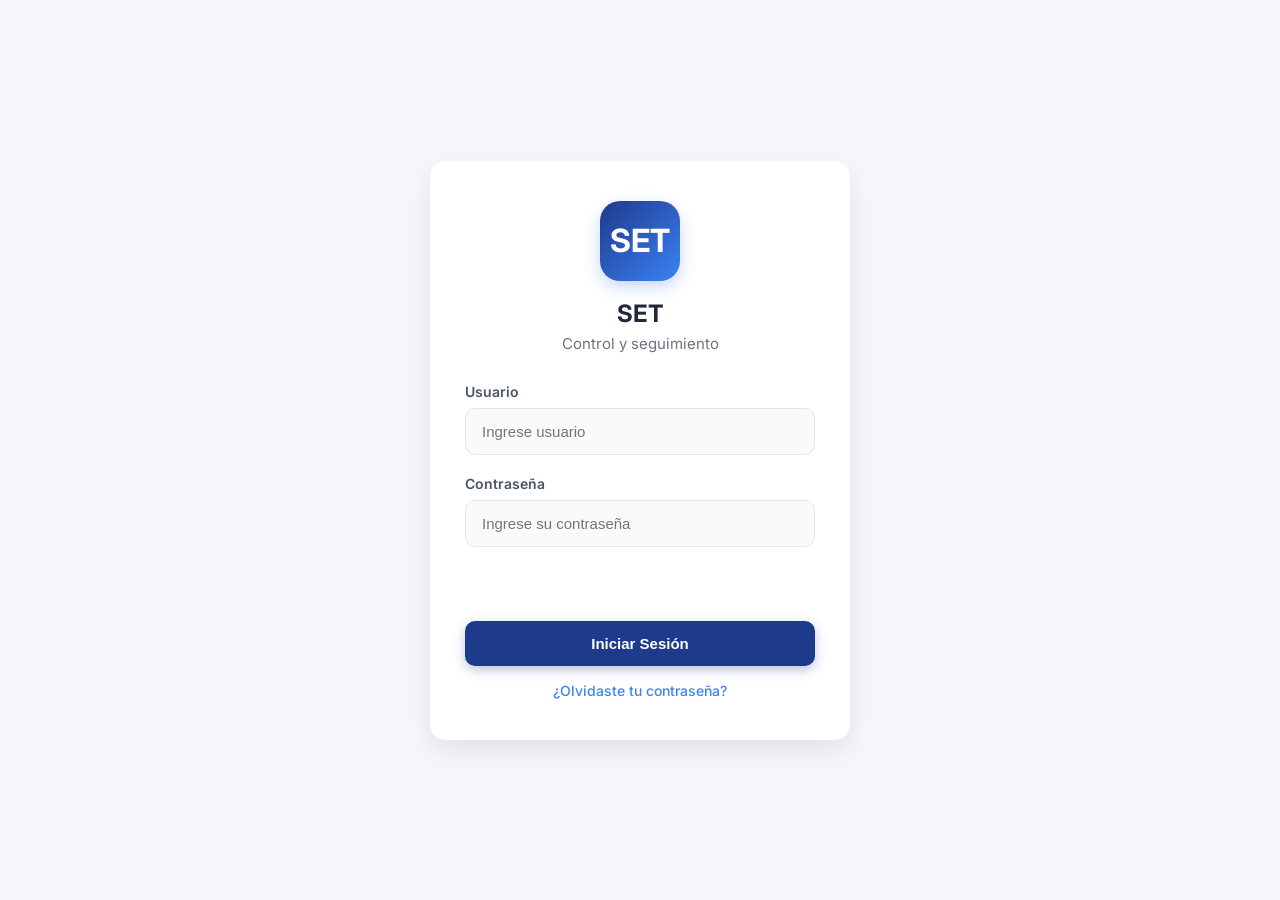
==== index.html @ e515f7f5 "Update index.html" ====
<!DOCTYPE html>
<html lang="es">
<head>
  <meta charset="UTF-8">
  <meta name="viewport" content="width=device-width, initial-scale=1.0">
  <title>Login - Sistema 5S</title>
  <link href="https://fonts.googleapis.com/css2?family=Inter:wght@300;400;600;700&display=swap" rel="stylesheet">
  <link href="https://fonts.googleapis.com/icon?family=Material+Icons" rel="stylesheet">
  <style>
    :root {
      --primary: #1e3a8a;
      --primary-light: #3b82f6;
      --primary-dark: #1e40af;
      --bg: #f4f6f9;
      --text-dark: #1f2937;
      --text-medium: #4b5563;
      --text-light: #6b7280;
      --border: #e5e7eb;
      --shadow: 0 10px 25px rgba(0, 0, 0, 0.08);
    }

    * {
      margin: 0;
      padding: 0;
      box-sizing: border-box;
    }

    body {
      font-family: 'Inter', sans-serif;
      background: var(--bg);
      min-height: 100vh;
      display: flex;
      align-items: center;
      justify-content: center;
      padding: 20px;
    }

    .login-container {
      background: #fff;
      padding: 40px 35px;
      border-radius: 16px;
      box-shadow: var(--shadow);
      width: 100%;
      max-width: 420px;
      position: relative;
      overflow: hidden;
      animation: fadeIn 0.8s ease-out;
    }

    @keyframes fadeIn {
      from { opacity: 0; transform: translateY(20px); }
      to { opacity: 1; transform: translateY(0); }
    }

    .logo {
      text-align: center;
      margin-bottom: 30px;
    }

    .logo-icon {
      width: 80px;
      height: 80px;
      background: linear-gradient(135deg, var(--primary), var(--primary-light));
      border-radius: 20px;
      display: flex;
      align-items: center;
      justify-content: center;
      margin: 0 auto 18px;
      color: white;
      font-size: 32px;
      font-weight: 700;
      box-shadow: 0 6px 16px rgba(37, 99, 235, 0.25);
    }

    h1 {
      text-align: center;
      color: var(--text-dark);
      margin-bottom: 6px;
      font-size: 24px;
      font-weight: 700;
    }

    .subtitle {
      text-align: center;
      color: var(--text-light);
      margin-bottom: 25px;
      font-size: 15px;
    }

    .form-group {
      margin-bottom: 20px;
      position: relative;
    }

    label {
      display: block;
      margin-bottom: 8px;
      color: var(--text-medium);
      font-weight: 600;
      font-size: 14px;
    }

    input {
      width: 100%;
      padding: 14px 16px;
      border: 1px solid var(--border);
      border-radius: 10px;
      font-size: 15px;
      transition: all 0.3s ease;
      background-color: #f9fafb;
    }

    input:focus {
      outline: none;
      border-color: var(--primary-light);
      background-color: white;
      box-shadow: 0 0 0 3px rgba(59, 130, 246, 0.15);
    }

    .btn-login {
      width: 100%;
      padding: 14px;
      background: var(--primary);
      color: white;
      border: none;
      border-radius: 10px;
      font-size: 15px;
      font-weight: 600;
      cursor: pointer;
      transition: all 0.3s ease;
      box-shadow: 0 4px 12px rgba(30, 58, 138, 0.3);
      margin-top: 10px;
    }

    .btn-login:hover {
      background: var(--primary-dark);
      transform: translateY(-2px);
    }

    .btn-login:active {
      transform: translateY(0);
    }

    .forgot-password {
      margin-top: 14px;
      text-align: center;
    }

    .forgot-password a {
      color: var(--primary-light);
      font-size: 14px;
      text-decoration: none;
      font-weight: 500;
      transition: color 0.3s;
    }

    .forgot-password a:hover {
      color: var(--primary-dark);
      text-decoration: underline;
    }

    .role-indicator {
      display: flex;
      align-items: center;
      justify-content: center;
      margin-top: 12px;
      padding: 10px;
      border-radius: 8px;
      background-color: #f0f7ff;
      font-weight: 600;
      color: var(--primary-dark);
      opacity: 0;
      transition: opacity 0.3s ease;
    }

    .role-indicator.show {
      opacity: 1;
    }

    .role-indicator i {
      margin-right: 6px;
    }
  </style>
</head>
<body>
  <div class="login-container">
    <div class="logo">
      <div class="logo-icon">SET</div>
      <h1>SET</h1>
      <p class="subtitle">Control y seguimiento</p>
    </div>

    <form id="loginForm">
      <div class="form-group">
        <label for="username">Usuario</label>
        <input type="text" id="username" placeholder="Ingrese usuario" required autocomplete="username">
      </div>

      <div class="form-group">
        <label for="password">Contraseña</label>
        <input type="password" id="password" placeholder="Ingrese su contraseña" required autocomplete="current-password">
      </div>

      <div class="role-indicator" id="roleIndicator">
        <i class="material-icons" id="roleIcon">person</i>
        <span id="roleText">Administrador</span>
      </div>

      <button type="submit" class="btn-login">Iniciar Sesión</button>

      <div class="forgot-password">
        <a href="#">¿Olvidaste tu contraseña?</a>
      </div>
    </form>
  </div>

  <script>
    const usernameInput = document.getElementById('username');
    const roleIndicator = document.getElementById('roleIndicator');
    const roleIcon = document.getElementById('roleIcon');
    const roleText = document.getElementById('roleText');

    usernameInput.addEventListener('input', function() {
      const username = this.value.toLowerCase().trim();
      let icon = '', text = '';

      switch(username) {
        case 'admin':
          icon = 'admin_panel_settings';
          text = 'Administrador';
          break;
        case 'supervisor':
          icon = 'supervisor_account';
          text = 'Supervisor';
          break;
        case 'evaluador':
          icon = 'search';
          text = 'Evaluador';
          break;
        default:
          roleIndicator.classList.remove('show');
          return;
      }

      roleIcon.textContent = icon;
      roleText.textContent = text;
      roleIndicator.classList.add('show');
    });

    document.getElementById('loginForm').addEventListener('submit', function(e) {
      e.preventDefault();

      const username = document.getElementById('username').value.toLowerCase().trim();
      const password = document.getElementById('password').value;

      if (username && password) {
        switch(username) {
          case 'admin':
            window.location.href = 'admin/dashboard.html';
            break;
          case 'supervisor':
            window.location.href = 'supervisor/dashboard.html';
            break;
          case 'evaluador':
            window.location.href = 'auditor/dashboard.html';
            break;
          default:
            alert('Usuario no válido. Use: admin, supervisor o evaluador');
        }
      }
    });
  </script>
</body>
</html>
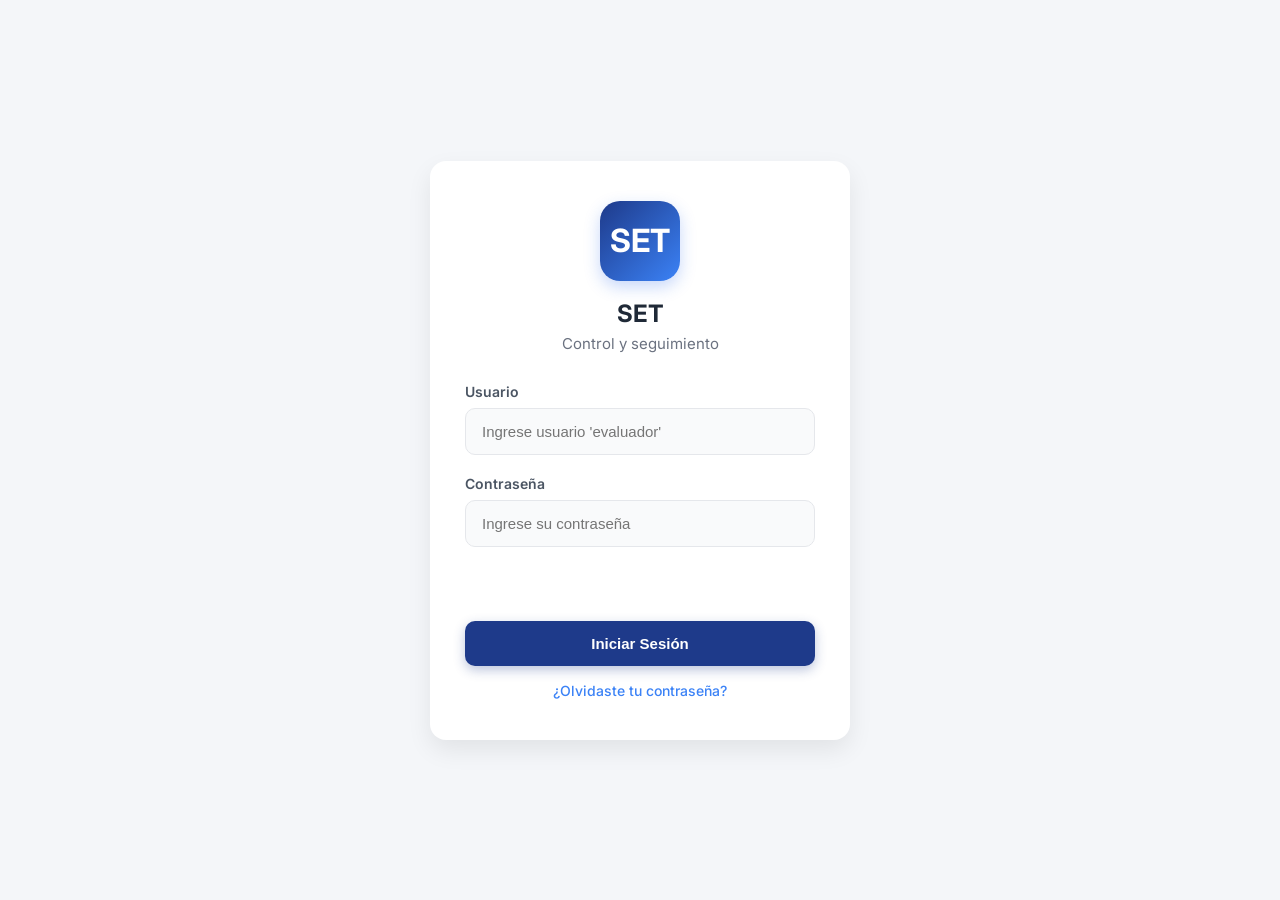
==== commit a32fbbab: "Update index.html" ====
--- a/index.html
+++ b/index.html
@@ -193,7 +193,7 @@
     <form id="loginForm">
       <div class="form-group">
         <label for="username">Usuario</label>
-        <input type="text" id="username" placeholder="Ingrese usuario" required autocomplete="username">
+        <input type="text" id="username" placeholder="Ingrese usuario 'evaluador' " required autocomplete="username">
       </div>
 
       <div class="form-group">
@@ -275,3 +275,4 @@
 
 
 
+
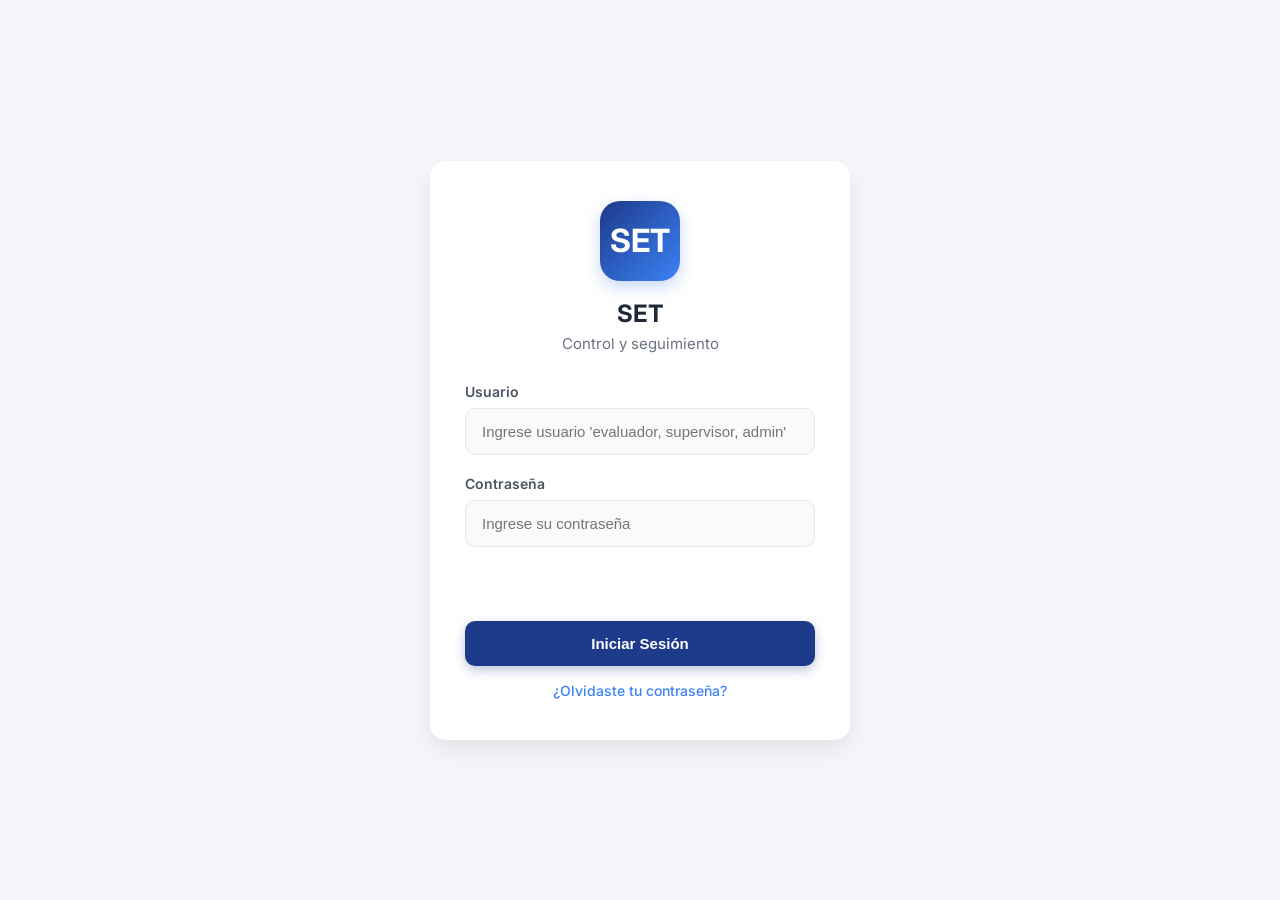
==== commit 63159ab3: "Update index.html" ====
--- a/index.html
+++ b/index.html
@@ -193,7 +193,7 @@
     <form id="loginForm">
       <div class="form-group">
         <label for="username">Usuario</label>
-        <input type="text" id="username" placeholder="Ingrese usuario 'evaluador' " required autocomplete="username">
+        <input type="text" id="username" placeholder="Ingrese usuario 'evaluador, supervisor, admin' " required autocomplete="username">
       </div>
 
       <div class="form-group">
@@ -276,3 +276,4 @@
 
 
 
+
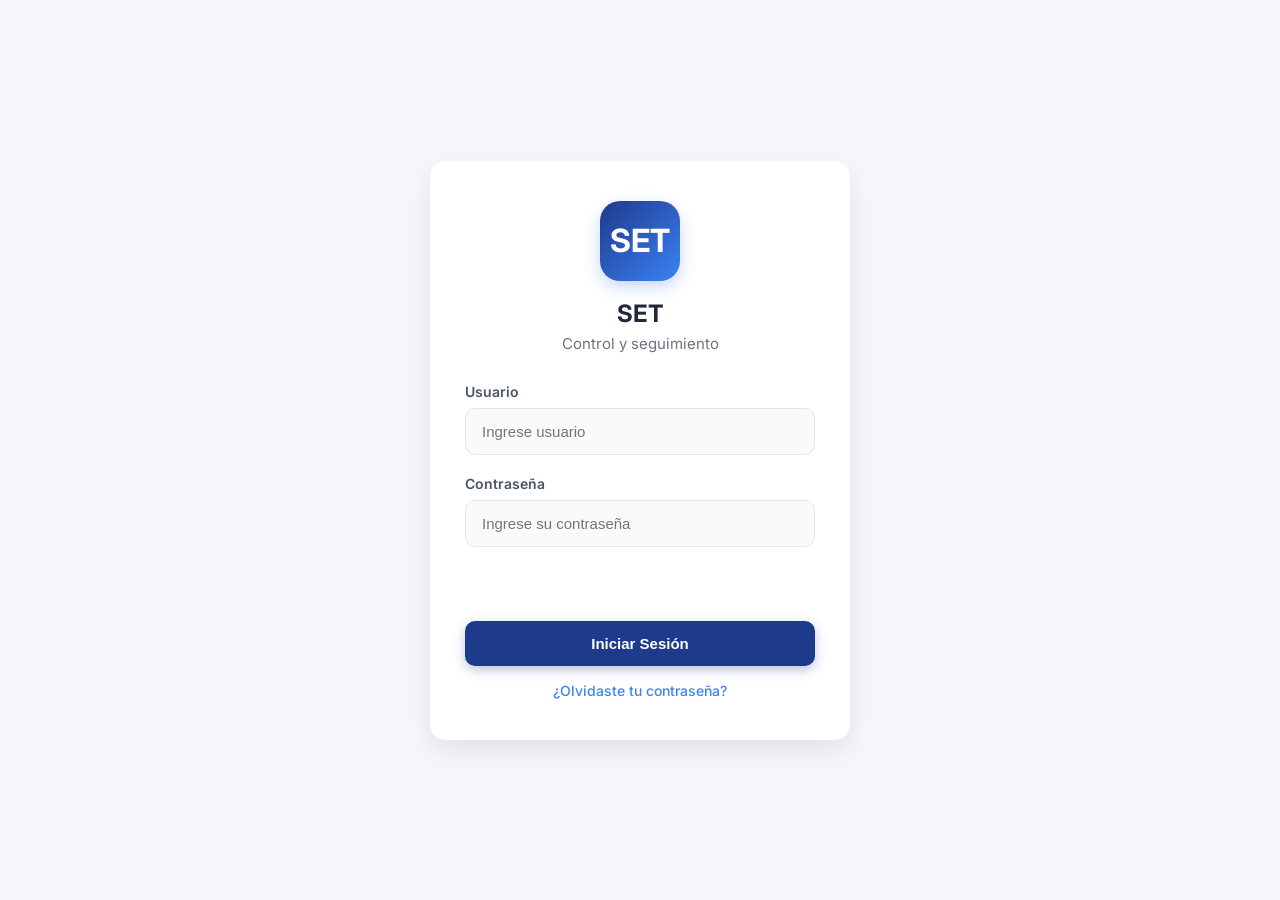
==== commit a63cc7a4: "Update index.html" ====
--- a/index.html
+++ b/index.html
@@ -193,7 +193,7 @@
     <form id="loginForm">
       <div class="form-group">
         <label for="username">Usuario</label>
-        <input type="text" id="username" placeholder="Ingrese usuario 'evaluador, supervisor, admin' " required autocomplete="username">
+        <input type="text" id="username" placeholder="Ingrese usuario" required autocomplete="username">
       </div>
 
       <div class="form-group">
@@ -225,15 +225,15 @@
       let icon = '', text = '';
 
       switch(username) {
-        case 'admin':
+        case 'Garza1':
           icon = 'admin_panel_settings';
           text = 'Administrador';
           break;
-        case 'supervisor':
+        case 'Garza2':
           icon = 'supervisor_account';
           text = 'Supervisor';
           break;
-        case 'evaluador':
+        case 'Garza3':
           icon = 'search';
           text = 'Evaluador';
           break;
@@ -255,13 +255,13 @@
 
       if (username && password) {
         switch(username) {
-          case 'admin':
+          case 'Garza1':
             window.location.href = 'admin/dashboard.html';
             break;
-          case 'supervisor':
+          case 'Garza2':
             window.location.href = 'supervisor/dashboard.html';
             break;
-          case 'evaluador':
+          case 'Garza3':
             window.location.href = 'auditor/dashboard.html';
             break;
           default:
@@ -277,3 +277,4 @@
 
 
 
+
